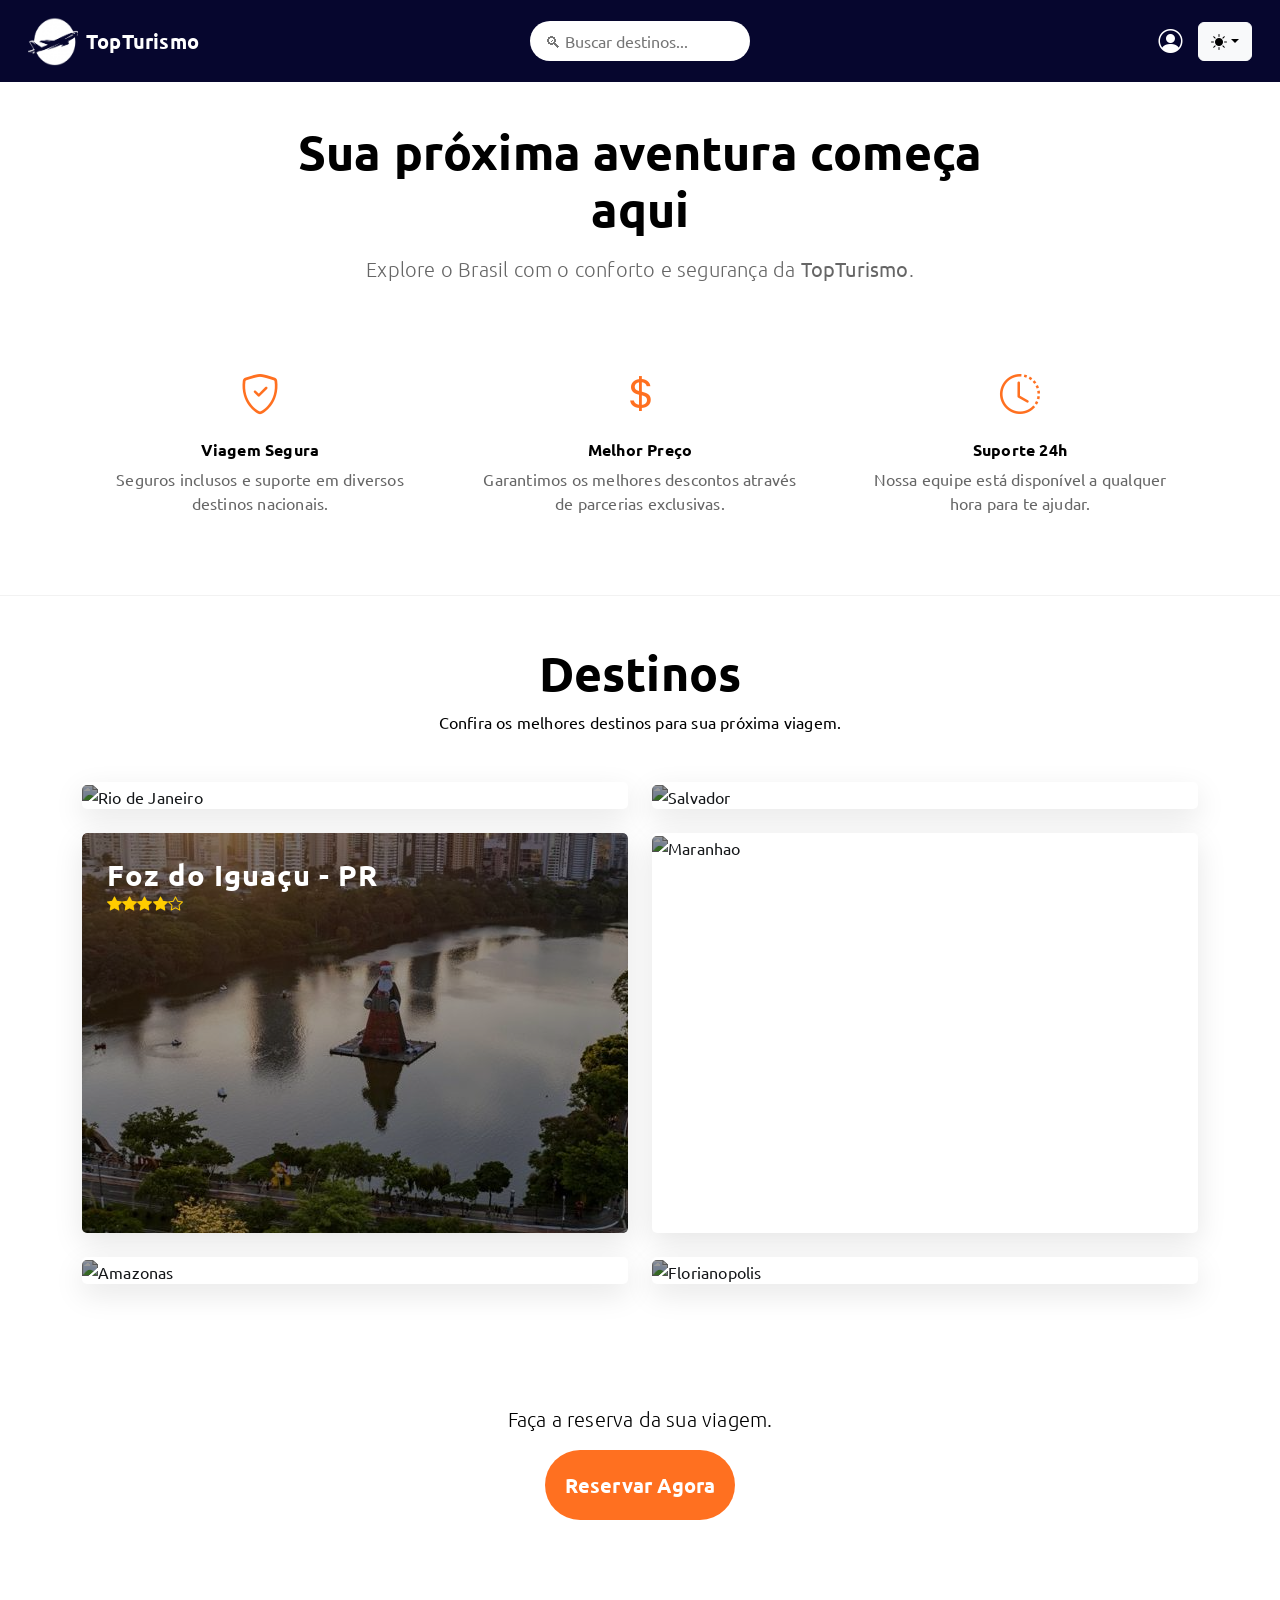
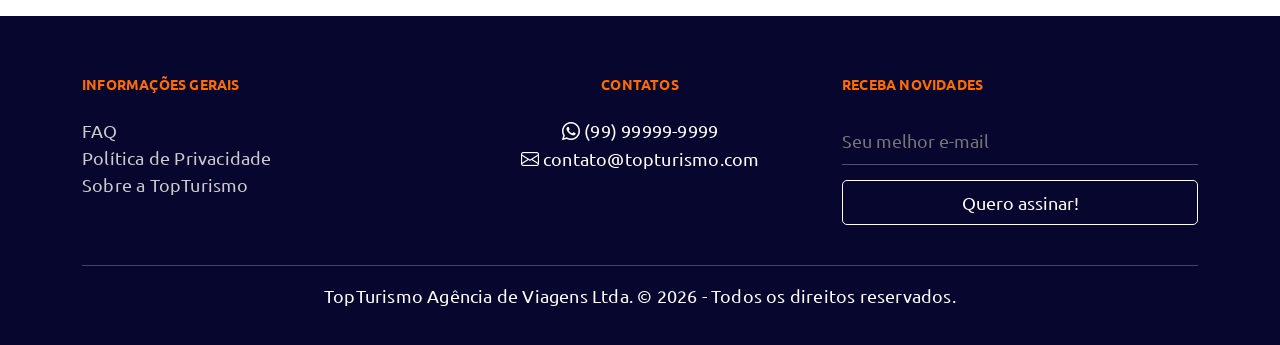
==== index.html @ e907caf6 "alterações pagina principal" ====
<!DOCTYPE html>
<html lang="pt-BR">

<head>
    <meta charset="UTF-8">
    <meta name="viewport" content="width=device-width, initial-scale=1.0">
    <link href="https://cdn.jsdelivr.net/npm/bootstrap@5.3.3/dist/css/bootstrap.min.css" rel="stylesheet">
    <link rel="stylesheet" href="css/style.css">
    <link rel="stylesheet" href="https://cdn.jsdelivr.net/npm/bootstrap-icons@1.11.3/font/bootstrap-icons.min.css">
    <link rel="shortcut icon" href="imagens/logo-favicon.ico" type="image/x-icon">
    <title>TopTurismo - Reserva de Viagens</title>
</head>

<body>
    <header>
        <nav class="navbar fixed-top navbar-expand-lg custom-bg p-3">
            <div class="container-fluid d-flex align-items-center flex-wrap">
                <div class="d-flex align-items-center">
                    <img src="imagens/logo-white.png" width="50" height="50" alt="Logo">
                    <a href="index.html" class="text-a ms-2 logo-texto">TopTurismo</a>
                </div>

                <div class="mx-auto busca-container">
                    <div class="busca-caixa">
                        <input type="text" placeholder="🔍︎ Buscar destinos...">
                    </div>
                </div>

                <div class="d-flex align-items-center ms-auto gap-3">
                    <a href="cadastro.html" class="text-white fs-4 user-icon">
                        <i class="bi bi-person-circle"></i>
                    </a>

                    <div class="dropdown">
                        <button class="btn btn-light dropdown-toggle" type="button" id="temaMenu" data-bs-toggle="dropdown">
                            <i class="bi bi-circle-half"></i> Tema
                        </button>
                        <ul class="dropdown-menu dropdown-menu-end">
                            <li><a class="dropdown-item" onclick="setTheme('light')"><i class="bi bi-sun-fill me-2"></i>Claro</a></li>
                            <li><a class="dropdown-item" onclick="setTheme('dark')"><i class="bi bi-moon-fill me-2"></i>Escuro</a></li>
                        </ul>
                    </div>
                </div>
            </div>
        </nav>
    </header>

    <main>
        <section class="mt-5 p-0"> 
            <div id="myCarousel" class="carousel slide carousel-fade" data-bs-ride="carousel">
                <div class="carousel-indicators">
                    <button type="button" data-bs-target="#myCarousel" data-bs-slide-to="0" class="active"></button>
                    <button type="button" data-bs-target="#myCarousel" data-bs-slide-to="1"></button>
                    <button type="button" data-bs-target="#myCarousel" data-bs-slide-to="2"></button>
                    <button type="button" data-bs-target="#myCarousel" data-bs-slide-to="3"></button>
                    <button type="button" data-bs-target="#myCarousel" data-bs-slide-to="4"></button>
                    <button type="button" data-bs-target="#myCarousel" data-bs-slide-to="5"></button>
                </div>
                <div class="carousel-inner">
                    <div class="carousel-item active">
                        <img src="imagens/rio-de-janeiro.jpg" class="img-opacidade w-100" alt="Rio">
                        <div class="carousel-caption">
                            <h3>Rio de Janeiro</h3>
                        </div>
                    </div>
                    <div class="carousel-item">
                        <img src="imagens/salvador.jpg" class="img-opacidade w-100" alt="Salvador">
                        <div class="carousel-caption">
                            <h3>Salvador</h3>
                        </div>
                    </div>
                    <div class="carousel-item">
                        <img src="imagens/maranhao.jpg" class="img-opacidade w-100" alt="Maranhão">
                        <div class="carousel-caption">
                            <h3>Maranhão</h3>
                        </div>
                    </div>
                    <div class="carousel-item">
                        <img src="imagens/amazonia.jpg" class="img-opacidade w-100" alt="Maranhão">
                        <div class="carousel-caption">
                            <h3>Amazonas</h3>
                        </div>
                    </div>
                    <div class="carousel-item">
                        <img src="imagens/florianopolis.jpg" class="img-opacidade w-100" alt="Maranhão">
                        <div class="carousel-caption">
                            <h3>Santa Catarina</h3>
                        </div>
                    </div>
                    <div class="carousel-item">
                        <img src="imagens/parana.jpg" class="img-opacidade w-100" alt="Maranhão">
                        <div class="carousel-caption">
                            <h3>Paraná</h3>
                        </div>
                    </div>
                </div>
                <button class="carousel-control-prev" type="button" data-bs-target="#myCarousel" data-bs-slide="prev">
                    <span class="carousel-control-prev-icon"></span>
                </button>
                <button class="carousel-control-next" type="button" data-bs-target="#myCarousel" data-bs-slide="next">
                    <span class="carousel-control-next-icon"></span>
                </button>
            </div>
        </section>

        <section class="secao-intro py-5">
            <div class="container text-center">
                <div class="row justify-content-center">
                    <div class="col-md-8 mb-5">
                        <h2 class="display-5 fw-bold secao-intro-h2">Sua próxima aventura começa aqui</h2>
                        <p class="lead mt-3">Explore o Brasil com o conforto e segurança da <strong>TopTurismo</strong>.</p>
                    </div>
                </div>

                <div class="row g-4">
                    <div class="col-md-4">
                        <div class="p-3">
                            <i class="bi bi-shield-check fs-1 text-custom-orange"></i>
                            <h4 class="mt-3">Viagem Segura</h4>
                            <p>Seguros inclusos e suporte em diversos destinos nacionais.</p>
                        </div>
                    </div>
                    <div class="col-md-4">
                        <div class="p-3">
                            <i class="bi bi-currency-dollar fs-1 text-custom-orange"></i>
                            <h4 class="mt-3">Melhor Preço</h4>
                            <p>Garantimos os melhores descontos através de parcerias exclusivas.</p>
                        </div>
                    </div>
                    <div class="col-md-4">
                        <div class="p-3">
                            <i class="bi bi-clock-history fs-1 text-custom-orange"></i>
                            <h4 class="mt-3">Suporte 24h</h4>
                            <p>Nossa equipe está disponível a qualquer hora para te ajudar.</p>
                        </div>
                    </div>
                </div>
            </div>
        </section>

        <section id="destinos" class="py-5">
            <div class="container">
                <h2 class="display-5 fw-bold secao-intro-h2 text-center">Destinos</h2>
                <p class="text-center mb-5">Confira os melhores destinos para sua próxima viagem.</p>

                <div class="row">
                    <div class="col-md-6 mb-4">
                        <div class="card h-100 card-destino-custom">
                            <div class="card-img-container">
                                <img class="card-img-top" src="imagens/rio-de-janeiro.jpg" alt="Rio de Janeiro">
                                
                                <div class="card-info-fixa">
                                    <h5 class="nome-destino-overlay">Rio de Janeiro - RJ</h5>
                                    <div class="avaliacao-estrelas">
                                        <i class="bi bi-star-fill"></i><i class="bi bi-star-fill"></i><i class="bi bi-star-fill"></i><i class="bi bi-star-fill"></i><i class="bi bi-star-half"></i>
                                    </div>
                                </div>

                                <div class="card-overlay">
                                    <div class="overlay-conteudo">
                                        <p class="descricao-destino">
                                            A Cidade Maravilhosa te espera com o Cristo Redentor, praias icônicas como Copacabana e o pôr do sol inesquecível no Arpoador.
                                             <br> Brasília → Rio de Janeiro = 1.163 km.</p>
                                        <a href="reservas.html" class="btn btn-custom">Fazer Reserva</a>
                                    </div>
                                </div>
                            </div>
                        </div>
                    </div>

                    <div class="col-md-6 mb-4">
                        <div class="card h-100 card-destino-custom">
                            <div class="card-img-container">
                                <img class="card-img-top" src="imagens/salvador.jpg" alt="Salvador">
                                
                                <div class="card-info-fixa">
                                    <h5 class="nome-destino-overlay">Salvador -BA</h5>
                                    <div class="avaliacao-estrelas">
                                        <i class="bi bi-star-fill"></i><i class="bi bi-star-fill"></i><i class="bi bi-star-fill"></i><i class="bi bi-star-fill"></i><i class="bi bi-star"></i>
                                    </div>
                                </div>

                                <div class="card-overlay">
                                    <div class="overlay-conteudo">
                                        <p class="descricao-destino">Mergulhe na energia da Bahia: do colorido histórico do Pelourinho à culinária única e as águas mornas da Praia do Forte. <br>
                                             Brasília → Salvador = 1.448 km.</p> 
                                        <a href="reservas.html" class="btn btn-custom">Fazer Reserva</a>
                                    </div>
                                </div>
                            </div>
                        </div>
                    </div>

                    <div class="col-md-6 mb-4">
                        <div class="card h-100 card-destino-custom">
                            <div class="card-img-container">
                                <img class="card-img-top" src="imagens/parana.jpg" alt="Parana">
                                
                                <div class="card-info-fixa">
                                    <h5 class="nome-destino-overlay">Foz do Iguaçu - PR</h5>
                                    <div class="avaliacao-estrelas">
                                        <i class="bi bi-star-fill"></i><i class="bi bi-star-fill"></i><i class="bi bi-star-fill"></i><i class="bi bi-star-fill"></i><i class="bi bi-star"></i>
                                    </div>
                                </div>

                                <div class="card-overlay">
                                    <div class="overlay-conteudo">
                                        <p class="descricao-destino">Prepare-se para a força da natureza nas Cataratas do Iguaçu, uma das sete maravilhas do mundo, em uma experiência de tirar o fôlego. <br> Brasília → Paraná = 1.440 km.</p>
                                        <a href="reservas.html" class="btn btn-custom">Fazer Reserva</a>
                                    </div>
                                </div>
                            </div>
                        </div>
                    </div>

                    <div class="col-md-6 mb-4">
                        <div class="card h-100 card-destino-custom">
                            <div class="card-img-container">
                                <img class="card-img-top" src="imagens/maranhao.jpg" alt="Maranhao">
                                
                                <div class="card-info-fixa">
                                    <h5 class="nome-destino-overlay">Lençois Maranhenses - MA</h5>
                                    <div class="avaliacao-estrelas">
                                        <i class="bi bi-star-fill"></i><i class="bi bi-star-fill"></i><i class="bi bi-star-fill"></i><i class="bi bi-star-fill"></i><i class="bi bi-star"></i>
                                    </div>
                                </div>

                                <div class="card-overlay">
                                    <div class="overlay-conteudo">
                                        <p class="descricao-destino">Um deserto de areias brancas repleto de lagoas cristalinas. Um cenário surreal e exclusivo no coração do Nordeste brasileiro. <br> Brasília → Maranhão = 1.671 km.</p>
                                        <a href="reservas.html" class="btn btn-custom">Fazer Reserva</a>
                                    </div>
                                </div>
                            </div>
                        </div>
                    </div>
                    <div class="col-md-6 mb-4">
                        <div class="card h-100 card-destino-custom">
                            <div class="card-img-container">
                                <img class="card-img-top" src="imagens/amazonia.jpg" alt="Amazonas">
                                
                                <div class="card-info-fixa">
                                    <h5 class="nome-destino-overlay">Manaus - AM</h5>
                                    <div class="avaliacao-estrelas">
                                        <i class="bi bi-star-fill"></i><i class="bi bi-star-fill"></i><i class="bi bi-star-fill"></i><i class="bi bi-star-fill"></i><i class="bi bi-star"></i>
                                    </div>
                                </div>

                                <div class="card-overlay">
                                    <div class="overlay-conteudo">
                                        <p class="descricao-destino">A porta de entrada para a maior floresta tropical do mundo. Conheça o Teatro Amazonas e o encontro mágico das águas. <br> Brasília → Amazonas = 3.490 km.</p>
                                        <a href="reservas.html" class="btn btn-custom">Fazer Reserva</a>
                                    </div>
                                </div>
                            </div>
                        </div>
                    </div>
                    <div class="col-md-6 mb-4">
                        <div class="card h-100 card-destino-custom">
                            <div class="card-img-container">
                                <img class="card-img-top" src="imagens/florianopolis.jpg" alt="Florianopolis">
                                
                                <div class="card-info-fixa">
                                    <h5 class="nome-destino-overlay">Florianópolis - SC</h5>
                                    <div class="avaliacao-estrelas">
                                        <i class="bi bi-star-fill"></i><i class="bi bi-star-fill"></i><i class="bi bi-star-fill"></i><i class="bi bi-star-fill"></i><i class="bi bi-star"></i>
                                    </div>
                                </div>

                                <div class="card-overlay">
                                    <div class="overlay-conteudo">
                                        <p class="descricao-destino">A Ilha da Magia combina infraestrutura moderna com mais de 40 praias paradisíacas, trilhas naturais e o melhor do surfe. <br> Brasília → Florianópolis = 1.681 km.</p>
                                        <a href="reservas.html" class="btn btn-custom">Fazer Reserva</a>
                                    </div>
                                </div>
                            </div>
                        </div>
                    </div>

                    </div>
            </div>
        </section>

        <section class="text-center py-5 mb-5" id="reservar">
            <div class="container">
                <p class="lead">Faça a reserva da sua viagem.</p>
                <a class="btn btn-lg text-white btn-custom" href="reservas.html">Reservar Agora</a>
            </div>
        </section>
    </main>

    <footer class="footer-principal">
        <div class="container">
            <div class="row">
                <div class="col-md-4 mb-4">
                    <h5>Informações Gerais</h5>
                    <ul class="footer-links">
                        <li><a href="#">FAQ</a></li>
                        <li><a href="#">Política de Privacidade</a></li>
                        <li><a href="#">Sobre a TopTurismo</a></li>
                    </ul>
                </div>
                <div class="col-md-4 mb-4 text-center">
                    <h5>Contatos</h5>
                    <div class="footer-contato-item"><i class="bi bi-whatsapp"></i> (99) 99999-9999</div>
                    <div class="footer-contato-item"><i class="bi bi-envelope"></i> contato@topturismo.com</div>
                </div>
                <div class="col-md-4 mb-4">
                    <h5>Receba Novidades</h5>
                    <div class="newsletter-form">
                        <input type="email" placeholder="Seu melhor e-mail" class="footer-input">
                        <button class="footer-btn">Quero assinar!</button>
                    </div>
                </div>
            </div>
            <hr class="footer-divisor">
            <div class="text-center footer-bottom">
                <p>TopTurismo Agência de Viagens Ltda. &copy; 2026 - Todos os direitos reservados.</p>
            </div>
        </div>
    </footer>

    <script src="https://cdn.jsdelivr.net/npm/bootstrap@5.3.3/dist/js/bootstrap.bundle.min.js"></script>
    <script src="js/script.js"></script>
</body>
</html>
---- css/style.css ----
@import url('https://fonts.googleapis.com/css2?family=Ubuntu:wght@300;400;500;700&display=swap');

:root {
  --bg: #ffffff;
  --text: #000000;
  --primary: #070F1F;
  --primary-hover: #06062e;
  --card-bg: #ffffff;
  --btn-bg: #FF6B00;
  --btn-hover: var(--primary-hover);
  --bg-mobile: #fff;
  --border: #000000;
}

.dark-mode {
  --bg: #000000;
  --text: #f5f5f5;
  --primary: #070F1F;
  --primary-hover: #06062e;
  --card-bg: #1A1F2C;
  --btn-bg: #FF6B00;
  --btn-hover: var(--primary-hover);
  --bg-mobile: #070F1F;
  --border: #fff;
}

body {
  background-color: var(--bg);
  color: var(--text);
  font-family: 'Ubuntu', sans-serif;
  margin: 0;
  letter-spacing: 0.2px;
}

.navbar,
.custom-bg {
  background-color: var(--primary-hover) !important;
}

.busca-container {
  position: absolute;
  left: 50%;
  transform: translateX(-50%);
}

.text-a {
  color: #fff;
  text-decoration: none;
  font-size: 20px;
  font-weight: 600;
  font-family: 'Ubuntu', sans-serif;
}

.logo-texto{
  color: #fff;
}

.logo-texto:hover{
  color: #fff;
}

.busca-caixa input {
  padding: 8px 15px;
  border-radius: 20px;
  border: none;
  outline: none;
  width: 220px;
  transition: 0.3s;
}

.busca-caixa input:focus {
  width: 260px;
}

.user-icon {
  transition: 0.3s;
  display: flex;
  align-items: center;
  text-decoration: none;
}

.user-icon:hover {
  color: var(--btn-bg) !important;
  transform: scale(1.1);
}

.dropdown-menu {
  background-color: var(--primary);
  color: var(--text);
  border-color: var(--primary);
}

.dropdown-item {
  color: white;
}

.dropdown-item:hover,
.dropdown-menu:hover {
  color: var(--btn-bg);
}

.img-opacidade {
  filter: brightness(60%);
}

.carousel-item img {
  transition: transform 3s;
}

.carousel-item.active img {
  transform: scale(1.1);
}

.carousel-caption {
  top: 50%;
  bottom: auto;
  transform: translateY(-50%);
  text-align: center;
  padding: 0 10px;
}

.carousel-caption h3 {
  font-size: clamp(2rem, 10vw, 5rem);
  letter-spacing: 1px;
  text-shadow: 2px 2px 10px rgba(0, 0, 0, 0.7);
  margin: 0;
}

.btn-custom {
  background-color: #ff7020;
  border-radius: 40px;
  padding: 20px;
  transition: 0.3s;
  border: none;
  color: white;
  font-weight: bold;
}

.btn-custom:hover {
  background-color: var(--btn-hover);
  color: white;
}
.secao-intro {
  background-color: var(--bg);
  border-bottom: 1px solid rgba(0, 0, 0, 0.05);
}

.text-custom-orange {
  color: #ff7020;
}

.secao-intro-h2,
.secao-intro h4 {
  color: var(--text);
}

.secao-intro h4 {
  font-weight: 700;
  font-size: 1rem;
}

.secao-intro p {
  color: #666;
}

.dark-mode .secao-intro p {
  color: #bbb;
}

.card-destino-custom {
  border: none !important;
  border-radius: 5px !important;
  overflow: hidden;
  position: relative;
  box-shadow: 0 10px 30px rgba(0, 0, 0, 0.1);
  background-color: var(--card-bg);
}

.card-img-container {
  position: relative;
  width: 100%;
  overflow: hidden;
 
}

.card-img-top {
  width: 100%;
  height: 400px;
  object-fit: cover;
   filter: brightness(60%);
}

.card-info-fixa {
  position: absolute;
  top: 0;
  left: 0;
  width: 100%;
  padding: 25px;
  z-index: 2;
}

.nome-destino-overlay {
  color: #ffffff !important;
  font-weight: 700;
  font-size: clamp(1.2rem, 4vw, 1.8rem); 
  margin: 0;
  letter-spacing: 1px;
}

.avaliacao-estrelas {
  color: #ffcc00;
  font-size: 15px;
}

.card-overlay {
  position: absolute;
  top: 0;
  left: 0;
  width: 100%;
  height: 100%;
  background: rgba(0, 0, 0, 0.89);
  display: flex;
  justify-content: center;
  align-items: center;
  opacity: 0;
  transition: opacity 0.3s;
  z-index: 3;
  padding: 30px;
}

.card-img-container:hover .card-overlay {
  opacity: 1;
}

.overlay-conteudo {
  text-align: center;
  transform: translateY(20px);
  transition: transform 0.4s ease;
}

.descricao-destino {
  color: #ffffff;
  font-size: 1.1rem;
  margin-bottom: 25px;
  line-height: 1.5;
}

a {
  color: var(--text);
  text-decoration: none;
}

a:hover {
  color: #0e0d57;
}

.form-label {
  color: #ff7020;
  text-transform: uppercase;
  font-weight: bold;
}

.form-control,
.form-select {
  background-color: var(--bg);
  border-radius: 20px;
  padding: 15px;
}

.form-control:focus,
.form-select:focus {
  border-color: var(--btn-bg);
}

.btn-voltar:hover{
  color: var(--btn-bg);
}

#reservaForm {
  background-color: var(--card-bg);
  padding: 20px;
  margin-top: 100px;
  margin-bottom: 30px;
  border-radius: 10px;
}

.dark-mode .form-control,
.dark-mode .form-select {
  background-color: var(--primary);
  color: var(--text);
}

.form-control::placeholder {
color: #000000;
opacity: 0.7;
}

.dark-mode .form-control::placeholder {
color: #ffffff;
opacity: 0.7;
}

#resultado {
  background-color: var(--bg-mobile);
  margin: 0 20px;
  border-radius: 10px;
  padding: 10px;
  color: var(--text);
}

#erro{
  color: rgb(236, 81, 81);
  padding: 10px;
  border-radius: 10px;
}

.pagina-reservas {
  background-color: rgba(189, 189, 189, 0.514);
}

.dark-mode.pagina-reservas {
  background-color: #050505;
}

.footer-principal {
  background-color: var(--primary-hover);
  color: #ffffff;
  padding: 60px 0 20px 0;
  font-size: 18px;
}

.footer-principal h5 {
  font-size: 0.85rem;
  font-weight: 700;
  text-transform: uppercase;
  color: var(--btn-bg);
  margin-bottom: 25px;
}

.footer-links {
  list-style: none;
  padding: 0;
}

.footer-links a {
  color: #ccc !important;
  transition: 0.3s;
}

.footer-links a:hover {
  color: #fff !important;
  padding-left: 5px;
}

.footer-input {
  background: transparent;
  border: none;
  border-bottom: 1px solid rgba(255, 255, 255, 0.3);
  color: #fff;
  width: 100%;
  padding: 10px 0;
  margin-bottom: 15px;
  outline: none;
}

.footer-input:focus {
  border-bottom-color: var(--btn-bg);
}

.footer-btn {
  background: transparent;
  border: 1px solid #fff;
  color: #fff;
  padding: 8px 20px;
  border-radius: 5px;
  width: 100%;
  transition: 0.3s;
}

.footer-btn:hover {
  background: #fff;
  color: var(--primary-hover);
}

/* Mobile */
@media (max-width: 768px) {
  .img-opacidade {
    height: 400px;
    object-fit: cover;
  }

  .carousel-item img {
    height: 300px;
    object-fit: cover;
  }

  .logo-texto {
    display: none;
  }

  .busca-caixa input,
  .busca-caixa input:focus {
    width: 100px;
  }

  nav {
    background-color: var(--primary);
    padding: 1px;
  }

  .card-img-top {
    height: 300px;
  }

  #reservaForm{
    margin: 10px;
  }

  .form-info{
    margin-top: 60px;
  }
}
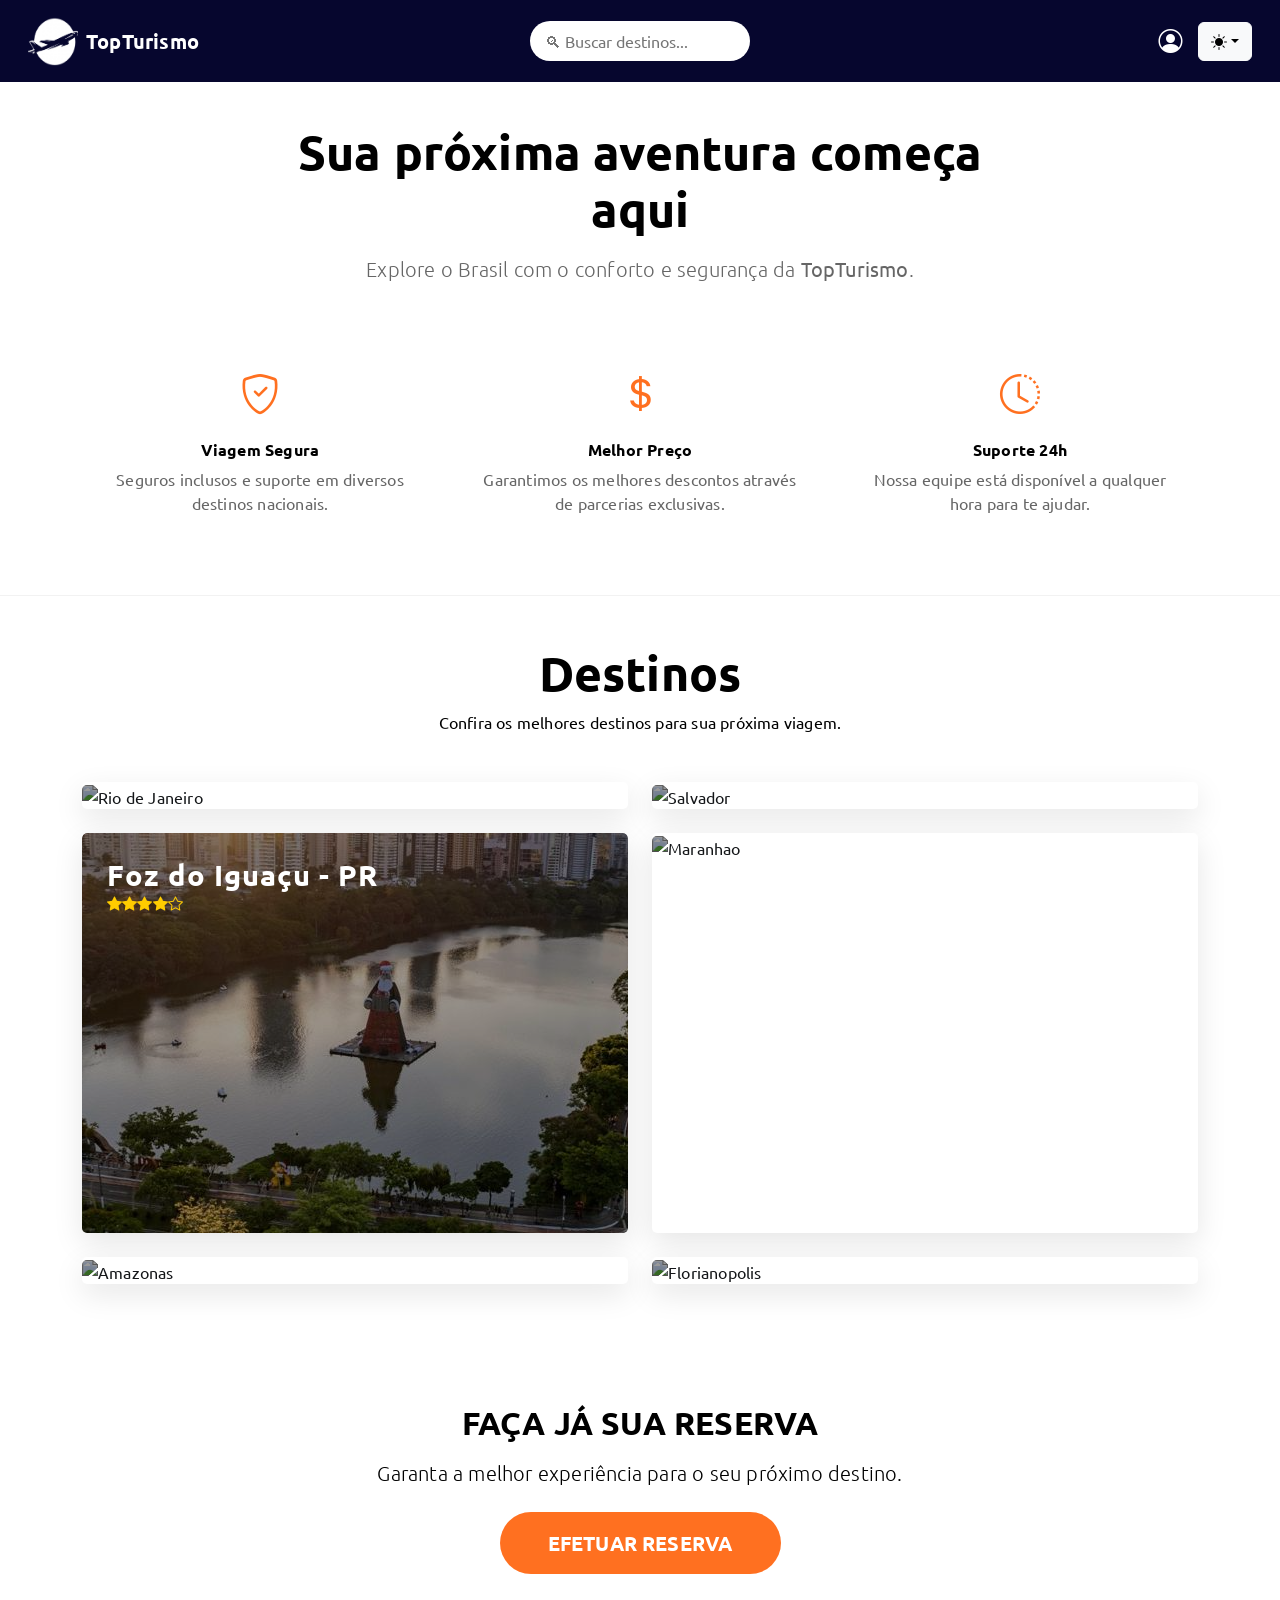
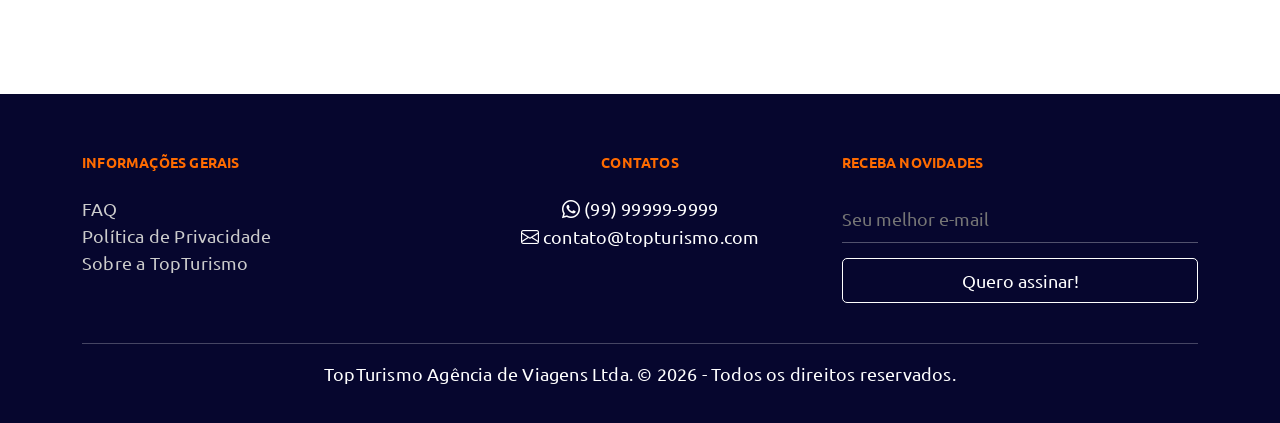
==== commit 063e20af: "Update index.html" ====
--- a/index.html
+++ b/index.html
@@ -32,12 +32,15 @@
                     </a>
 
                     <div class="dropdown">
-                        <button class="btn btn-light dropdown-toggle" type="button" id="temaMenu" data-bs-toggle="dropdown">
+                        <button class="btn btn-light dropdown-toggle" type="button" id="temaMenu"
+                            data-bs-toggle="dropdown">
                             <i class="bi bi-circle-half"></i> Tema
                         </button>
                         <ul class="dropdown-menu dropdown-menu-end">
-                            <li><a class="dropdown-item" onclick="setTheme('light')"><i class="bi bi-sun-fill me-2"></i>Claro</a></li>
-                            <li><a class="dropdown-item" onclick="setTheme('dark')"><i class="bi bi-moon-fill me-2"></i>Escuro</a></li>
+                            <li><a class="dropdown-item" onclick="setTheme('light')"><i
+                                        class="bi bi-sun-fill me-2"></i>Claro</a></li>
+                            <li><a class="dropdown-item" onclick="setTheme('dark')"><i
+                                        class="bi bi-moon-fill me-2"></i>Escuro</a></li>
                         </ul>
                     </div>
                 </div>
@@ -46,7 +49,7 @@
     </header>
 
     <main>
-        <section class="mt-5 p-0"> 
+        <section class="mt-5 p-0"> <!-- Carrossel -->
             <div id="myCarousel" class="carousel slide carousel-fade" data-bs-ride="carousel">
                 <div class="carousel-indicators">
                     <button type="button" data-bs-target="#myCarousel" data-bs-slide-to="0" class="active"></button>
@@ -103,12 +106,13 @@
             </div>
         </section>
 
-        <section class="secao-intro py-5">
+        <section class="secao-intro py-5"> <!-- Seção introdutoria -->
             <div class="container text-center">
                 <div class="row justify-content-center">
                     <div class="col-md-8 mb-5">
                         <h2 class="display-5 fw-bold secao-intro-h2">Sua próxima aventura começa aqui</h2>
-                        <p class="lead mt-3">Explore o Brasil com o conforto e segurança da <strong>TopTurismo</strong>.</p>
+                        <p class="lead mt-3">Explore o Brasil com o conforto e segurança da <strong>TopTurismo</strong>.
+                        </p>
                     </div>
                 </div>
 
@@ -138,7 +142,7 @@
             </div>
         </section>
 
-        <section id="destinos" class="py-5">
+        <section id="destinos" class="py-5"> <!-- Destinos -->
             <div class="container">
                 <h2 class="display-5 fw-bold secao-intro-h2 text-center">Destinos</h2>
                 <p class="text-center mb-5">Confira os melhores destinos para sua próxima viagem.</p>
@@ -148,19 +152,23 @@
                         <div class="card h-100 card-destino-custom">
                             <div class="card-img-container">
                                 <img class="card-img-top" src="imagens/rio-de-janeiro.jpg" alt="Rio de Janeiro">
-                                
+
                                 <div class="card-info-fixa">
                                     <h5 class="nome-destino-overlay">Rio de Janeiro - RJ</h5>
                                     <div class="avaliacao-estrelas">
-                                        <i class="bi bi-star-fill"></i><i class="bi bi-star-fill"></i><i class="bi bi-star-fill"></i><i class="bi bi-star-fill"></i><i class="bi bi-star-half"></i>
+                                        <i class="bi bi-star-fill"></i><i class="bi bi-star-fill"></i><i
+                                            class="bi bi-star-fill"></i><i class="bi bi-star-fill"></i><i
+                                            class="bi bi-star-half"></i>
                                     </div>
                                 </div>
 
                                 <div class="card-overlay">
                                     <div class="overlay-conteudo">
                                         <p class="descricao-destino">
-                                            A Cidade Maravilhosa te espera com o Cristo Redentor, praias icônicas como Copacabana e o pôr do sol inesquecível no Arpoador.
-                                             <br> Brasília → Rio de Janeiro = 1.163 km.</p>
+                                            A Cidade Maravilhosa te espera com o Cristo Redentor, praias icônicas como
+                                            Copacabana e o pôr do sol inesquecível no Arpoador.
+                                            <br> Brasília → Rio de Janeiro = 1.163 km.
+                                        </p>
                                         <a href="reservas.html" class="btn btn-custom">Fazer Reserva</a>
                                     </div>
                                 </div>
@@ -172,18 +180,21 @@
                         <div class="card h-100 card-destino-custom">
                             <div class="card-img-container">
                                 <img class="card-img-top" src="imagens/salvador.jpg" alt="Salvador">
-                                
+
                                 <div class="card-info-fixa">
                                     <h5 class="nome-destino-overlay">Salvador -BA</h5>
                                     <div class="avaliacao-estrelas">
-                                        <i class="bi bi-star-fill"></i><i class="bi bi-star-fill"></i><i class="bi bi-star-fill"></i><i class="bi bi-star-fill"></i><i class="bi bi-star"></i>
-                                    </div>
-                                </div>
-
-                                <div class="card-overlay">
-                                    <div class="overlay-conteudo">
-                                        <p class="descricao-destino">Mergulhe na energia da Bahia: do colorido histórico do Pelourinho à culinária única e as águas mornas da Praia do Forte. <br>
-                                             Brasília → Salvador = 1.448 km.</p> 
+                                        <i class="bi bi-star-fill"></i><i class="bi bi-star-fill"></i><i
+                                            class="bi bi-star-fill"></i><i class="bi bi-star-fill"></i><i
+                                            class="bi bi-star"></i>
+                                    </div>
+                                </div>
+
+                                <div class="card-overlay">
+                                    <div class="overlay-conteudo">
+                                        <p class="descricao-destino">Mergulhe na energia da Bahia: do colorido histórico
+                                            do Pelourinho à culinária única e as águas mornas da Praia do Forte. <br>
+                                            Brasília → Salvador = 1.448 km.</p>
                                         <a href="reservas.html" class="btn btn-custom">Fazer Reserva</a>
                                     </div>
                                 </div>
@@ -195,17 +206,21 @@
                         <div class="card h-100 card-destino-custom">
                             <div class="card-img-container">
                                 <img class="card-img-top" src="imagens/parana.jpg" alt="Parana">
-                                
+
                                 <div class="card-info-fixa">
                                     <h5 class="nome-destino-overlay">Foz do Iguaçu - PR</h5>
                                     <div class="avaliacao-estrelas">
-                                        <i class="bi bi-star-fill"></i><i class="bi bi-star-fill"></i><i class="bi bi-star-fill"></i><i class="bi bi-star-fill"></i><i class="bi bi-star"></i>
-                                    </div>
-                                </div>
-
-                                <div class="card-overlay">
-                                    <div class="overlay-conteudo">
-                                        <p class="descricao-destino">Prepare-se para a força da natureza nas Cataratas do Iguaçu, uma das sete maravilhas do mundo, em uma experiência de tirar o fôlego. <br> Brasília → Paraná = 1.440 km.</p>
+                                        <i class="bi bi-star-fill"></i><i class="bi bi-star-fill"></i><i
+                                            class="bi bi-star-fill"></i><i class="bi bi-star-fill"></i><i
+                                            class="bi bi-star"></i>
+                                    </div>
+                                </div>
+
+                                <div class="card-overlay">
+                                    <div class="overlay-conteudo">
+                                        <p class="descricao-destino">Prepare-se para a força da natureza nas Cataratas
+                                            do Iguaçu, uma das sete maravilhas do mundo, em uma experiência de tirar o
+                                            fôlego. <br> Brasília → Paraná = 1.440 km.</p>
                                         <a href="reservas.html" class="btn btn-custom">Fazer Reserva</a>
                                     </div>
                                 </div>
@@ -217,17 +232,21 @@
                         <div class="card h-100 card-destino-custom">
                             <div class="card-img-container">
                                 <img class="card-img-top" src="imagens/maranhao.jpg" alt="Maranhao">
-                                
+
                                 <div class="card-info-fixa">
                                     <h5 class="nome-destino-overlay">Lençois Maranhenses - MA</h5>
                                     <div class="avaliacao-estrelas">
-                                        <i class="bi bi-star-fill"></i><i class="bi bi-star-fill"></i><i class="bi bi-star-fill"></i><i class="bi bi-star-fill"></i><i class="bi bi-star"></i>
-                                    </div>
-                                </div>
-
-                                <div class="card-overlay">
-                                    <div class="overlay-conteudo">
-                                        <p class="descricao-destino">Um deserto de areias brancas repleto de lagoas cristalinas. Um cenário surreal e exclusivo no coração do Nordeste brasileiro. <br> Brasília → Maranhão = 1.671 km.</p>
+                                        <i class="bi bi-star-fill"></i><i class="bi bi-star-fill"></i><i
+                                            class="bi bi-star-fill"></i><i class="bi bi-star-fill"></i><i
+                                            class="bi bi-star"></i>
+                                    </div>
+                                </div>
+
+                                <div class="card-overlay">
+                                    <div class="overlay-conteudo">
+                                        <p class="descricao-destino">Um deserto de areias brancas repleto de lagoas
+                                            cristalinas. Um cenário surreal e exclusivo no coração do Nordeste
+                                            brasileiro. <br> Brasília → Maranhão = 1.671 km.</p>
                                         <a href="reservas.html" class="btn btn-custom">Fazer Reserva</a>
                                     </div>
                                 </div>
@@ -238,17 +257,21 @@
                         <div class="card h-100 card-destino-custom">
                             <div class="card-img-container">
                                 <img class="card-img-top" src="imagens/amazonia.jpg" alt="Amazonas">
-                                
+
                                 <div class="card-info-fixa">
                                     <h5 class="nome-destino-overlay">Manaus - AM</h5>
                                     <div class="avaliacao-estrelas">
-                                        <i class="bi bi-star-fill"></i><i class="bi bi-star-fill"></i><i class="bi bi-star-fill"></i><i class="bi bi-star-fill"></i><i class="bi bi-star"></i>
-                                    </div>
-                                </div>
-
-                                <div class="card-overlay">
-                                    <div class="overlay-conteudo">
-                                        <p class="descricao-destino">A porta de entrada para a maior floresta tropical do mundo. Conheça o Teatro Amazonas e o encontro mágico das águas. <br> Brasília → Amazonas = 3.490 km.</p>
+                                        <i class="bi bi-star-fill"></i><i class="bi bi-star-fill"></i><i
+                                            class="bi bi-star-fill"></i><i class="bi bi-star-fill"></i><i
+                                            class="bi bi-star"></i>
+                                    </div>
+                                </div>
+
+                                <div class="card-overlay">
+                                    <div class="overlay-conteudo">
+                                        <p class="descricao-destino">A porta de entrada para a maior floresta tropical
+                                            do mundo. Conheça o Teatro Amazonas e o encontro mágico das águas. <br>
+                                            Brasília → Amazonas = 3.490 km.</p>
                                         <a href="reservas.html" class="btn btn-custom">Fazer Reserva</a>
                                     </div>
                                 </div>
@@ -259,32 +282,44 @@
                         <div class="card h-100 card-destino-custom">
                             <div class="card-img-container">
                                 <img class="card-img-top" src="imagens/florianopolis.jpg" alt="Florianopolis">
-                                
+
                                 <div class="card-info-fixa">
                                     <h5 class="nome-destino-overlay">Florianópolis - SC</h5>
                                     <div class="avaliacao-estrelas">
-                                        <i class="bi bi-star-fill"></i><i class="bi bi-star-fill"></i><i class="bi bi-star-fill"></i><i class="bi bi-star-fill"></i><i class="bi bi-star"></i>
-                                    </div>
-                                </div>
-
-                                <div class="card-overlay">
-                                    <div class="overlay-conteudo">
-                                        <p class="descricao-destino">A Ilha da Magia combina infraestrutura moderna com mais de 40 praias paradisíacas, trilhas naturais e o melhor do surfe. <br> Brasília → Florianópolis = 1.681 km.</p>
-                                        <a href="reservas.html" class="btn btn-custom">Fazer Reserva</a>
-                                    </div>
-                                </div>
-                            </div>
-                        </div>
-                    </div>
-
-                    </div>
+                                        <i class="bi bi-star-fill"></i><i class="bi bi-star-fill"></i><i
+                                            class="bi bi-star-fill"></i><i class="bi bi-star-fill"></i><i
+                                            class="bi bi-star"></i>
+                                    </div>
+                                </div>
+
+                                <div class="card-overlay">
+                                    <div class="overlay-conteudo">
+                                        <p class="descricao-destino">A Ilha da Magia combina infraestrutura moderna com
+                                            mais de 40 praias paradisíacas, trilhas naturais e o melhor do surfe. <br>
+                                            Brasília → Florianópolis = 1.681 km.</p>
+                                        <a href="reservas.html" class="btn btn-custom">Fazer Reserva</a>
+                                    </div>
+                                </div>
+                            </div>
+                        </div>
+                    </div>
+
+                </div>
             </div>
         </section>
 
         <section class="text-center py-5 mb-5" id="reservar">
             <div class="container">
-                <p class="lead">Faça a reserva da sua viagem.</p>
-                <a class="btn btn-lg text-white btn-custom" href="reservas.html">Reservar Agora</a>
+                <div class="row justify-content-center">
+                    <div class="col-md-8">
+                        <h2 class="fw-bold mb-3">FAÇA JÁ SUA RESERVA</h2>
+                        <p class="lead mb-4">Garanta a melhor experiência para o seu próximo destino.</p>
+
+                        <a class="btn btn-lg text-white btn-custom px-5 py-3 mb-4" href="reservas.html">
+                            EFETUAR RESERVA
+                        </a>
+                    </div>
+                </div>
             </div>
         </section>
     </main>
@@ -323,4 +358,5 @@
     <script src="https://cdn.jsdelivr.net/npm/bootstrap@5.3.3/dist/js/bootstrap.bundle.min.js"></script>
     <script src="js/script.js"></script>
 </body>
+
 </html>
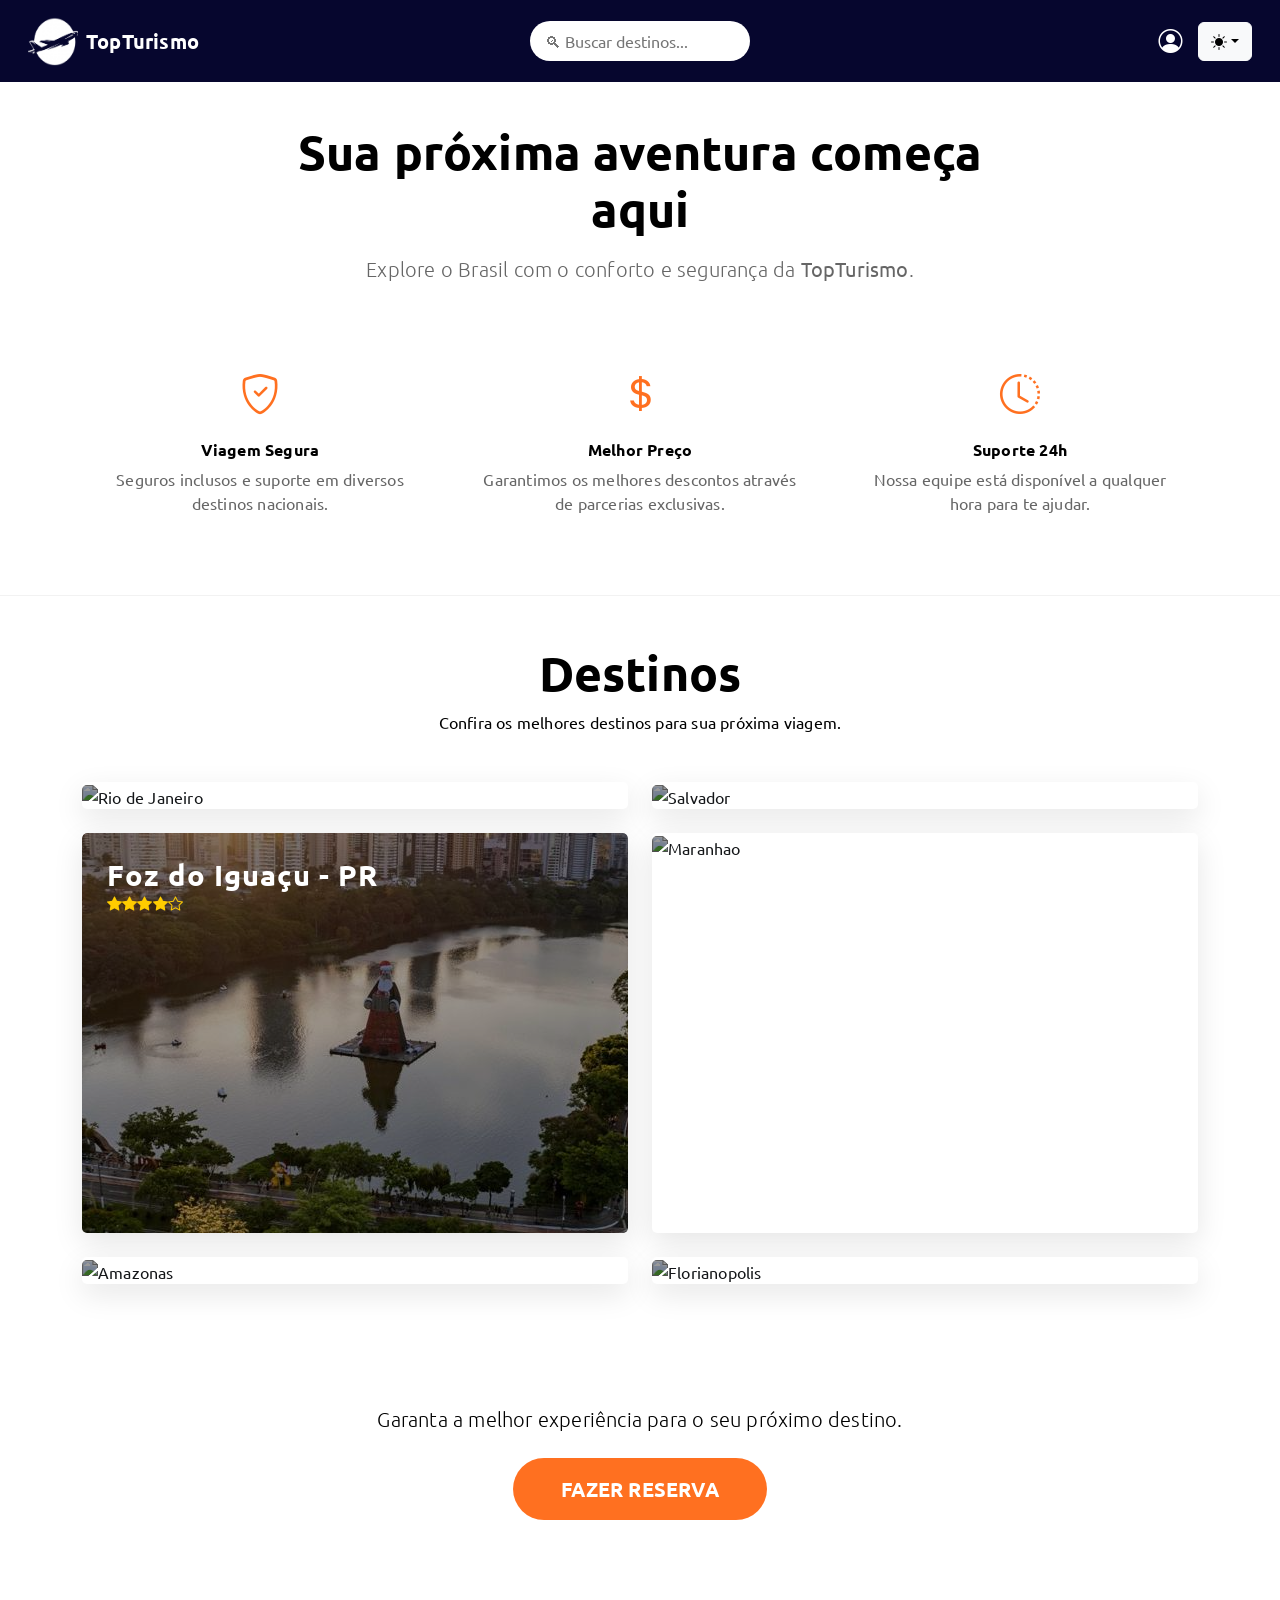
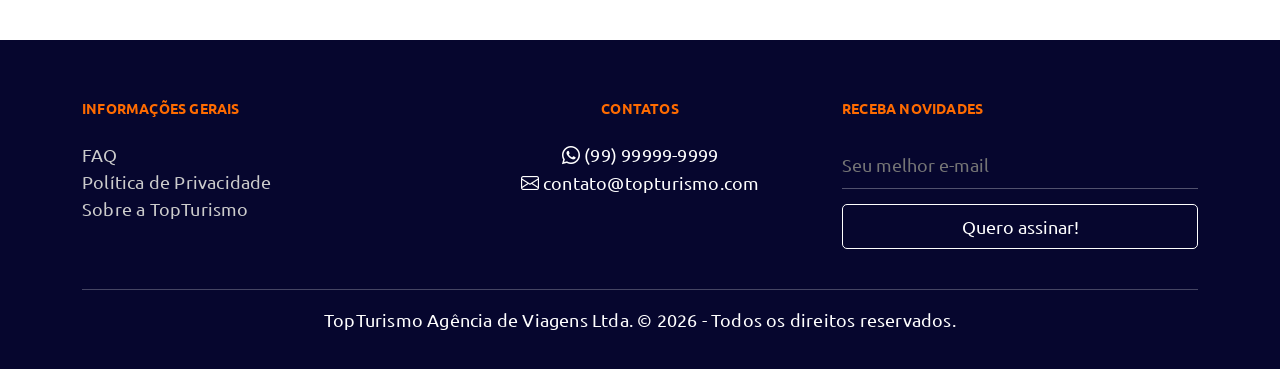
==== commit 1917eae4: "ajustes no css" ====
--- a/index.html
+++ b/index.html
@@ -169,7 +169,7 @@
                                             Copacabana e o pôr do sol inesquecível no Arpoador.
                                             <br> Brasília → Rio de Janeiro = 1.163 km.
                                         </p>
-                                        <a href="reservas.html" class="btn btn-custom">Fazer Reserva</a>
+                                        <a href="reservas.html" class="btn btn-custom">Reservar</a>
                                     </div>
                                 </div>
                             </div>
@@ -195,7 +195,7 @@
                                         <p class="descricao-destino">Mergulhe na energia da Bahia: do colorido histórico
                                             do Pelourinho à culinária única e as águas mornas da Praia do Forte. <br>
                                             Brasília → Salvador = 1.448 km.</p>
-                                        <a href="reservas.html" class="btn btn-custom">Fazer Reserva</a>
+                                        <a href="reservas.html" class="btn btn-custom">Reservar</a>
                                     </div>
                                 </div>
                             </div>
@@ -221,7 +221,7 @@
                                         <p class="descricao-destino">Prepare-se para a força da natureza nas Cataratas
                                             do Iguaçu, uma das sete maravilhas do mundo, em uma experiência de tirar o
                                             fôlego. <br> Brasília → Paraná = 1.440 km.</p>
-                                        <a href="reservas.html" class="btn btn-custom">Fazer Reserva</a>
+                                        <a href="reservas.html" class="btn btn-custom">Reservar</a>
                                     </div>
                                 </div>
                             </div>
@@ -247,7 +247,7 @@
                                         <p class="descricao-destino">Um deserto de areias brancas repleto de lagoas
                                             cristalinas. Um cenário surreal e exclusivo no coração do Nordeste
                                             brasileiro. <br> Brasília → Maranhão = 1.671 km.</p>
-                                        <a href="reservas.html" class="btn btn-custom">Fazer Reserva</a>
+                                        <a href="reservas.html" class="btn btn-custom">Reservar</a>
                                     </div>
                                 </div>
                             </div>
@@ -272,7 +272,7 @@
                                         <p class="descricao-destino">A porta de entrada para a maior floresta tropical
                                             do mundo. Conheça o Teatro Amazonas e o encontro mágico das águas. <br>
                                             Brasília → Amazonas = 3.490 km.</p>
-                                        <a href="reservas.html" class="btn btn-custom">Fazer Reserva</a>
+                                        <a href="reservas.html" class="btn btn-custom">Reservar</a>
                                     </div>
                                 </div>
                             </div>
@@ -297,7 +297,7 @@
                                         <p class="descricao-destino">A Ilha da Magia combina infraestrutura moderna com
                                             mais de 40 praias paradisíacas, trilhas naturais e o melhor do surfe. <br>
                                             Brasília → Florianópolis = 1.681 km.</p>
-                                        <a href="reservas.html" class="btn btn-custom">Fazer Reserva</a>
+                                        <a href="reservas.html" class="btn btn-custom">Reservar</a>
                                     </div>
                                 </div>
                             </div>
@@ -312,11 +312,10 @@
             <div class="container">
                 <div class="row justify-content-center">
                     <div class="col-md-8">
-                        <h2 class="fw-bold mb-3">FAÇA JÁ SUA RESERVA</h2>
                         <p class="lead mb-4">Garanta a melhor experiência para o seu próximo destino.</p>
 
                         <a class="btn btn-lg text-white btn-custom px-5 py-3 mb-4" href="reservas.html">
-                            EFETUAR RESERVA
+                            FAZER RESERVA
                         </a>
                     </div>
                 </div>
--- a/css/style.css
+++ b/css/style.css
@@ -104,11 +104,7 @@
 }
 
 .carousel-item img {
-  transition: transform 3s;
-}
-
-.carousel-item.active img {
-  transform: scale(1.1);
+  transition: transform 1s;
 }
 
 .carousel-caption {
@@ -165,6 +161,10 @@
 
 .dark-mode .secao-intro p {
   color: #bbb;
+}
+
+#destinos a{
+  text-transform: uppercase;
 }
 
 .card-destino-custom {
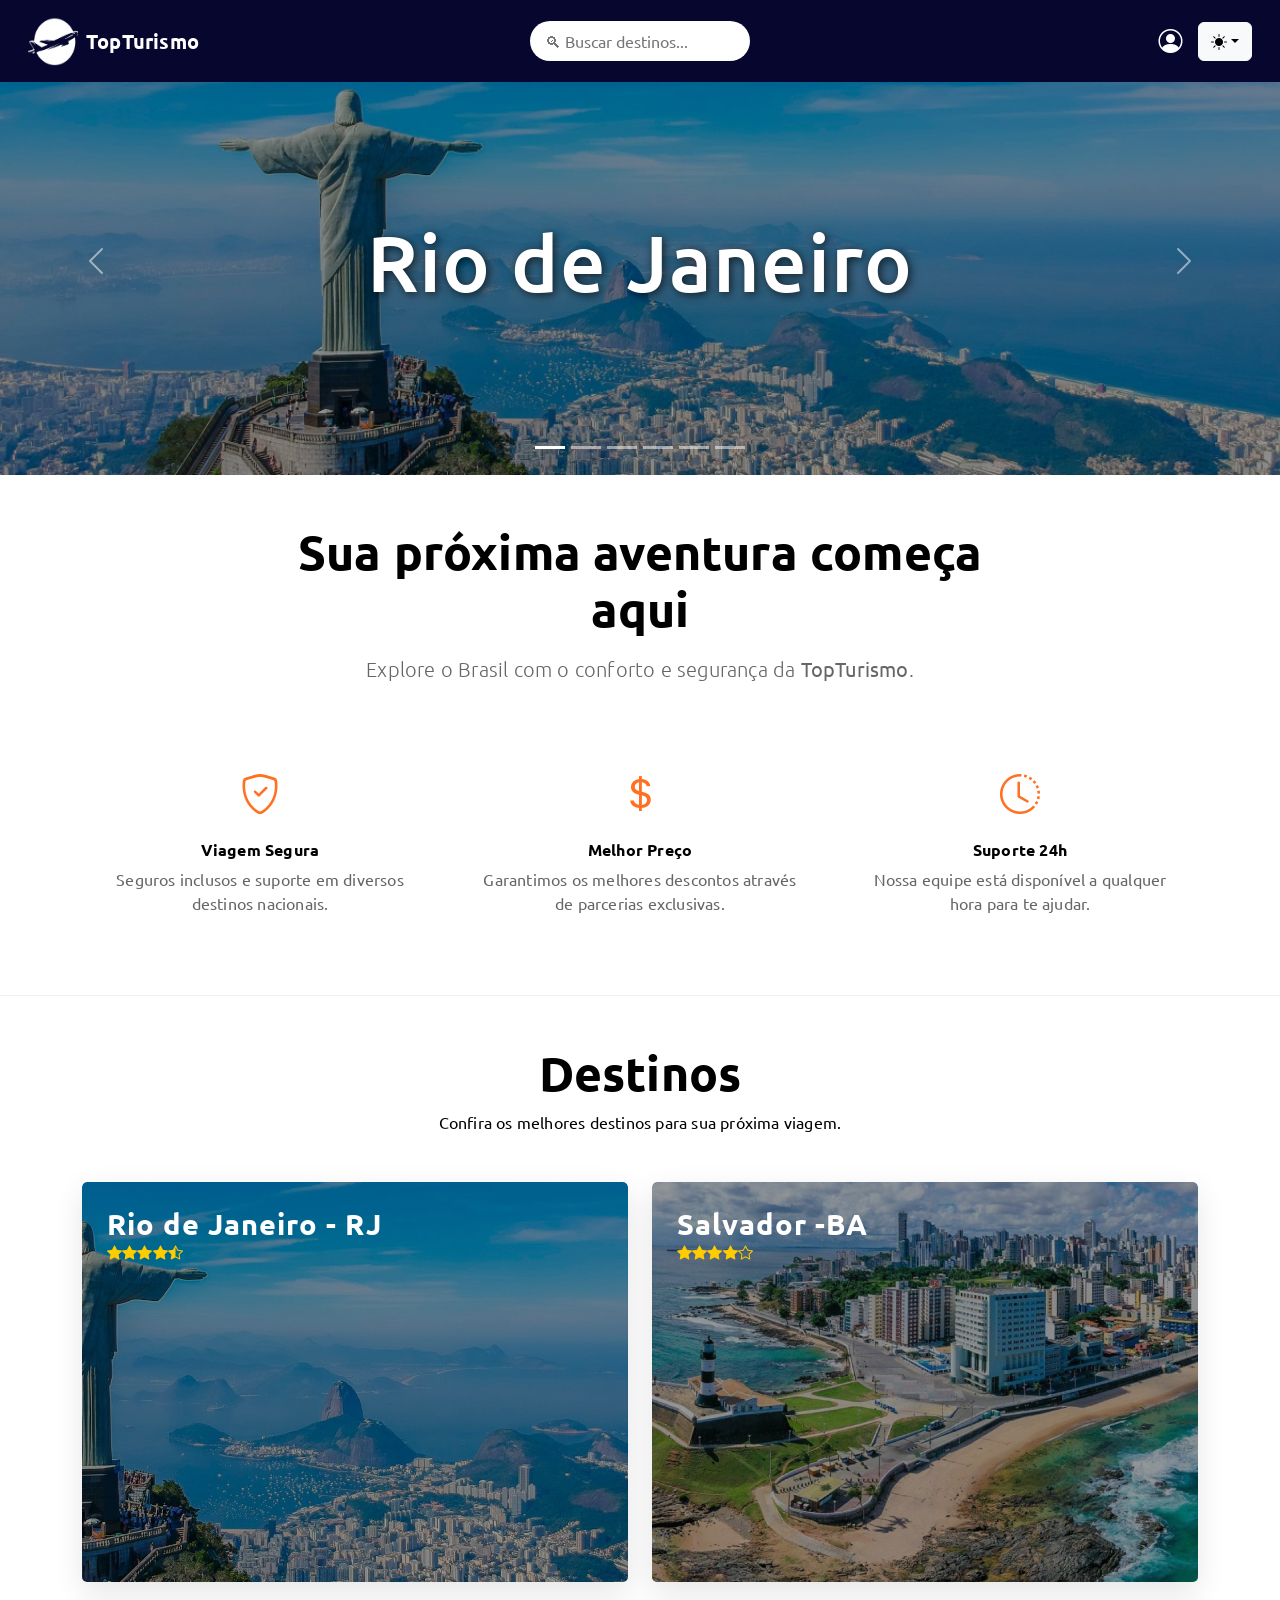
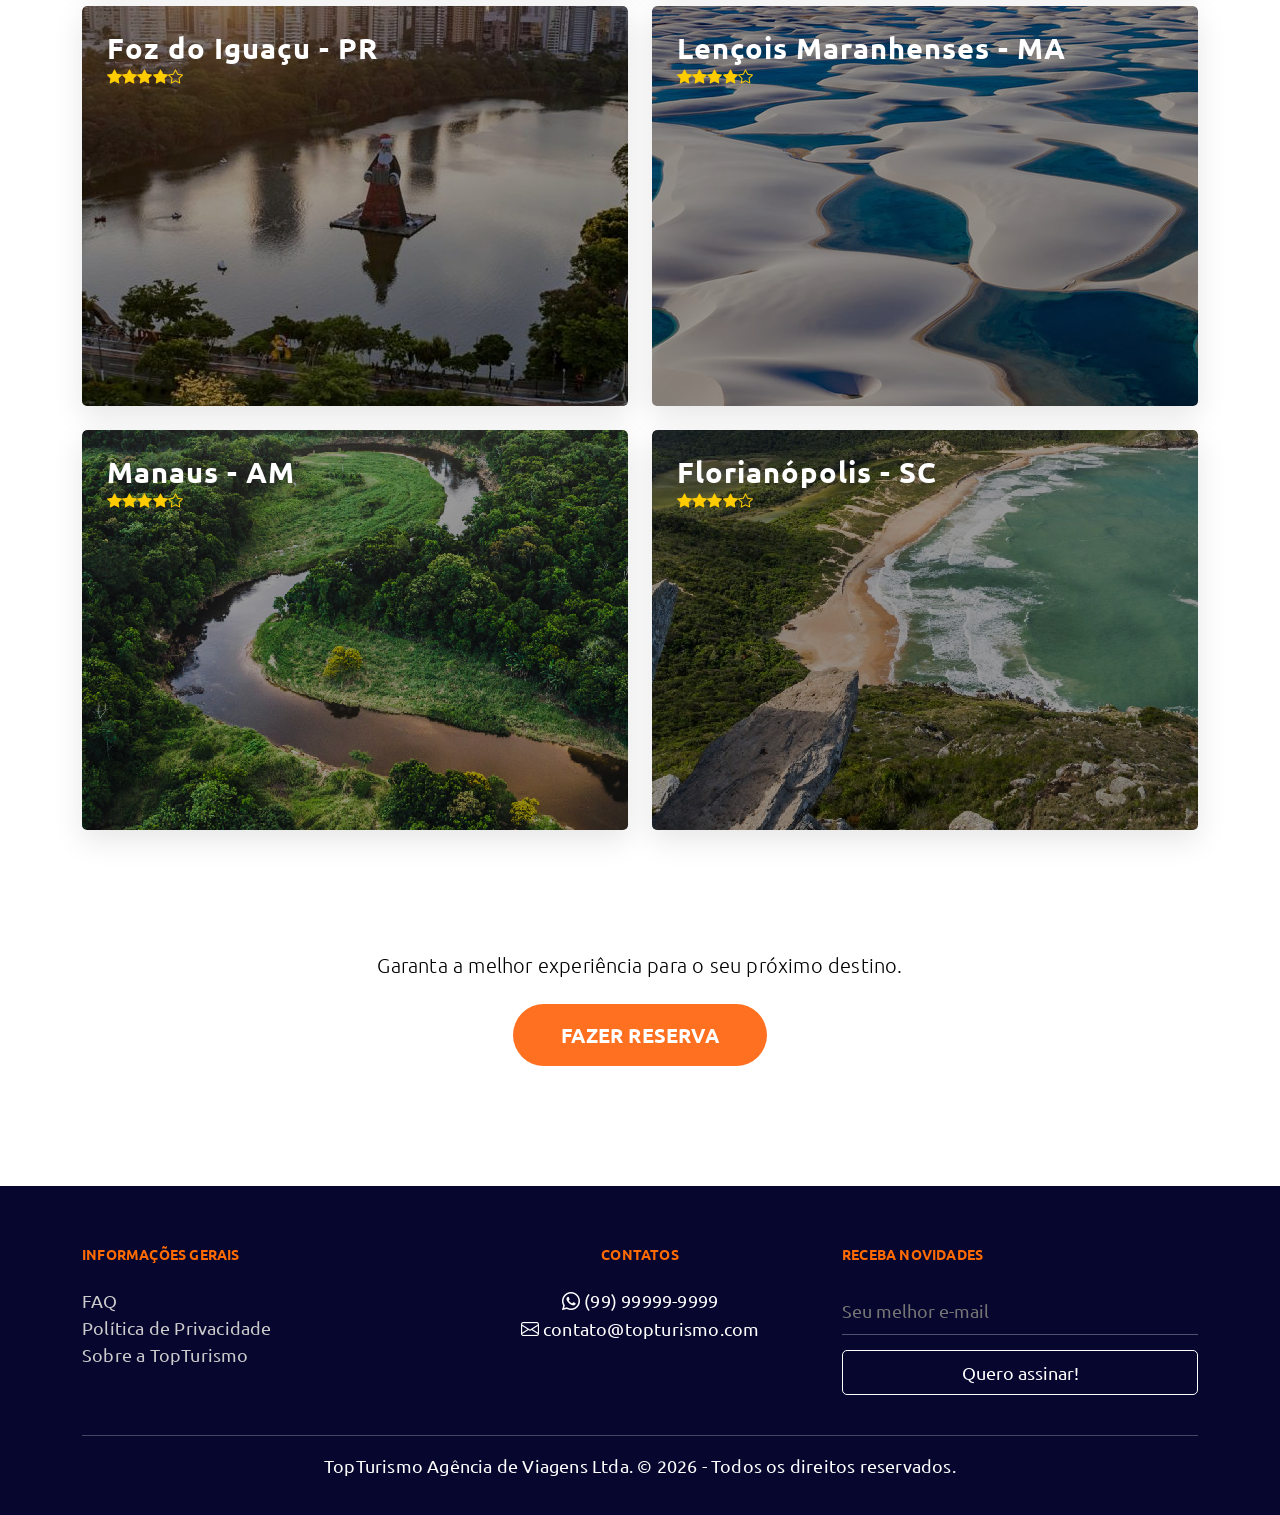
==== commit 45a0d675: "organiza pastas" ====
--- a/index.html
+++ b/index.html
@@ -5,9 +5,9 @@
     <meta charset="UTF-8">
     <meta name="viewport" content="width=device-width, initial-scale=1.0">
     <link href="https://cdn.jsdelivr.net/npm/bootstrap@5.3.3/dist/css/bootstrap.min.css" rel="stylesheet">
-    <link rel="stylesheet" href="css/style.css">
+    <link rel="stylesheet" href="./assets/css/style.css">
     <link rel="stylesheet" href="https://cdn.jsdelivr.net/npm/bootstrap-icons@1.11.3/font/bootstrap-icons.min.css">
-    <link rel="shortcut icon" href="imagens/logo-favicon.ico" type="image/x-icon">
+    <link rel="shortcut icon" href="./assets/imagens/logo-favicon.ico" type="image/x-icon">
     <title>TopTurismo - Reserva de Viagens</title>
 </head>
 
@@ -61,37 +61,37 @@
                 </div>
                 <div class="carousel-inner">
                     <div class="carousel-item active">
-                        <img src="imagens/rio-de-janeiro.jpg" class="img-opacidade w-100" alt="Rio">
+                        <img src="./assets/imagens/rio-de-janeiro.jpg" class="img-opacidade w-100" alt="Rio">
                         <div class="carousel-caption">
                             <h3>Rio de Janeiro</h3>
                         </div>
                     </div>
                     <div class="carousel-item">
-                        <img src="imagens/salvador.jpg" class="img-opacidade w-100" alt="Salvador">
+                        <img src="./assets/imagens/salvador.jpg" class="img-opacidade w-100" alt="Salvador">
                         <div class="carousel-caption">
                             <h3>Salvador</h3>
                         </div>
                     </div>
                     <div class="carousel-item">
-                        <img src="imagens/maranhao.jpg" class="img-opacidade w-100" alt="Maranhão">
+                        <img src="./assets/imagens/maranhao.jpg" class="img-opacidade w-100" alt="Maranhão">
                         <div class="carousel-caption">
                             <h3>Maranhão</h3>
                         </div>
                     </div>
                     <div class="carousel-item">
-                        <img src="imagens/amazonia.jpg" class="img-opacidade w-100" alt="Maranhão">
+                        <img src="./assets/imagens/amazonia.jpg" class="img-opacidade w-100" alt="Maranhão">
                         <div class="carousel-caption">
                             <h3>Amazonas</h3>
                         </div>
                     </div>
                     <div class="carousel-item">
-                        <img src="imagens/florianopolis.jpg" class="img-opacidade w-100" alt="Maranhão">
+                        <img src="./assets/imagens/florianopolis.jpg" class="img-opacidade w-100" alt="Maranhão">
                         <div class="carousel-caption">
                             <h3>Santa Catarina</h3>
                         </div>
                     </div>
                     <div class="carousel-item">
-                        <img src="imagens/parana.jpg" class="img-opacidade w-100" alt="Maranhão">
+                        <img src="./assets/imagens/parana.jpg" class="img-opacidade w-100" alt="Maranhão">
                         <div class="carousel-caption">
                             <h3>Paraná</h3>
                         </div>
@@ -151,7 +151,7 @@
                     <div class="col-md-6 mb-4">
                         <div class="card h-100 card-destino-custom">
                             <div class="card-img-container">
-                                <img class="card-img-top" src="imagens/rio-de-janeiro.jpg" alt="Rio de Janeiro">
+                                <img class="card-img-top" src="./assets/imagens/rio-de-janeiro.jpg" alt="Rio de Janeiro">
 
                                 <div class="card-info-fixa">
                                     <h5 class="nome-destino-overlay">Rio de Janeiro - RJ</h5>
@@ -179,7 +179,7 @@
                     <div class="col-md-6 mb-4">
                         <div class="card h-100 card-destino-custom">
                             <div class="card-img-container">
-                                <img class="card-img-top" src="imagens/salvador.jpg" alt="Salvador">
+                                <img class="card-img-top" src="./assets/imagens/salvador.jpg" alt="Salvador">
 
                                 <div class="card-info-fixa">
                                     <h5 class="nome-destino-overlay">Salvador -BA</h5>
@@ -205,7 +205,7 @@
                     <div class="col-md-6 mb-4">
                         <div class="card h-100 card-destino-custom">
                             <div class="card-img-container">
-                                <img class="card-img-top" src="imagens/parana.jpg" alt="Parana">
+                                <img class="card-img-top" src="./assets/imagens/parana.jpg" alt="Parana">
 
                                 <div class="card-info-fixa">
                                     <h5 class="nome-destino-overlay">Foz do Iguaçu - PR</h5>
@@ -231,7 +231,7 @@
                     <div class="col-md-6 mb-4">
                         <div class="card h-100 card-destino-custom">
                             <div class="card-img-container">
-                                <img class="card-img-top" src="imagens/maranhao.jpg" alt="Maranhao">
+                                <img class="card-img-top" src="./assets/imagens/maranhao.jpg" alt="Maranhao">
 
                                 <div class="card-info-fixa">
                                     <h5 class="nome-destino-overlay">Lençois Maranhenses - MA</h5>
@@ -256,7 +256,7 @@
                     <div class="col-md-6 mb-4">
                         <div class="card h-100 card-destino-custom">
                             <div class="card-img-container">
-                                <img class="card-img-top" src="imagens/amazonia.jpg" alt="Amazonas">
+                                <img class="card-img-top" src="./assets/imagens/amazonia.jpg" alt="Amazonas">
 
                                 <div class="card-info-fixa">
                                     <h5 class="nome-destino-overlay">Manaus - AM</h5>
@@ -281,7 +281,7 @@
                     <div class="col-md-6 mb-4">
                         <div class="card h-100 card-destino-custom">
                             <div class="card-img-container">
-                                <img class="card-img-top" src="imagens/florianopolis.jpg" alt="Florianopolis">
+                                <img class="card-img-top" src="./assets/imagens/florianopolis.jpg" alt="Florianopolis">
 
                                 <div class="card-info-fixa">
                                     <h5 class="nome-destino-overlay">Florianópolis - SC</h5>
@@ -355,7 +355,7 @@
     </footer>
 
     <script src="https://cdn.jsdelivr.net/npm/bootstrap@5.3.3/dist/js/bootstrap.bundle.min.js"></script>
-    <script src="js/script.js"></script>
+    <script src="./assets/js/script.js"></script>
 </body>
 
 </html>
--- a/assets/css/style.css
+++ b/assets/css/style.css
@@ -0,0 +1,422 @@
+@import url('https://fonts.googleapis.com/css2?family=Ubuntu:wght@300;400;500;700&display=swap');
+
+:root {
+  --bg: #ffffff;
+  --text: #000000;
+  --primary: #070F1F;
+  --primary-hover: #06062e;
+  --card-bg: #ffffff;
+  --btn-bg: #FF6B00;
+  --btn-hover: var(--primary-hover);
+  --bg-mobile: #fff;
+  --border: #000000;
+}
+
+.dark-mode {
+  --bg: #000000;
+  --text: #f5f5f5;
+  --primary: #070F1F;
+  --primary-hover: #06062e;
+  --card-bg: #1A1F2C;
+  --btn-bg: #FF6B00;
+  --btn-hover: var(--primary-hover);
+  --bg-mobile: #070F1F;
+  --border: #fff;
+}
+
+body {
+  background-color: var(--bg);
+  color: var(--text);
+  font-family: 'Ubuntu', sans-serif;
+  margin: 0;
+  letter-spacing: 0.2px;
+}
+
+.navbar,
+.custom-bg {
+  background-color: var(--primary-hover) !important;
+}
+
+.busca-container {
+  position: absolute;
+  left: 50%;
+  transform: translateX(-50%);
+}
+
+.text-a {
+  color: #fff;
+  text-decoration: none;
+  font-size: 20px;
+  font-weight: 600;
+  font-family: 'Ubuntu', sans-serif;
+}
+
+.logo-texto{
+  color: #fff;
+}
+
+.logo-texto:hover{
+  color: #fff;
+}
+
+.busca-caixa input {
+  padding: 8px 15px;
+  border-radius: 20px;
+  border: none;
+  outline: none;
+  width: 220px;
+  transition: 0.3s;
+}
+
+.busca-caixa input:focus {
+  width: 260px;
+}
+
+.user-icon {
+  transition: 0.3s;
+  display: flex;
+  align-items: center;
+  text-decoration: none;
+}
+
+.user-icon:hover {
+  color: var(--btn-bg) !important;
+}
+
+.dropdown-menu {
+  background-color: var(--primary);
+  color: var(--text);
+  border-color: var(--primary);
+}
+
+.dropdown-item {
+  color: white;
+}
+
+.dropdown-item:hover,
+.dropdown-menu:hover {
+  color: var(--btn-bg);
+}
+
+.img-opacidade {
+  filter: brightness(60%);
+}
+
+.carousel-item img {
+  transition: transform 1s;
+}
+
+.carousel-caption {
+  top: 50%;
+  bottom: auto;
+  transform: translateY(-50%);
+  text-align: center;
+  padding: 0 10px;
+}
+
+.carousel-caption h3 {
+  font-size: clamp(2rem, 10vw, 5rem);
+  letter-spacing: 1px;
+  text-shadow: 2px 2px 10px rgba(0, 0, 0, 0.7);
+  margin: 0;
+}
+
+.btn-custom {
+  background-color: #ff7020;
+  border-radius: 40px;
+  padding: 20px;
+  transition: 0.3s;
+  border: none;
+  color: white;
+  font-weight: bold;
+}
+
+.btn-custom:hover {
+  background-color: var(--btn-hover);
+  color: white;
+}
+.secao-intro {
+  background-color: var(--bg);
+  border-bottom: 1px solid rgba(0, 0, 0, 0.05);
+}
+
+.text-custom-orange {
+  color: #ff7020;
+}
+
+.secao-intro-h2,
+.secao-intro h4 {
+  color: var(--text);
+}
+
+.secao-intro h4 {
+  font-weight: 700;
+  font-size: 1rem;
+}
+
+.secao-intro p {
+  color: #666;
+}
+
+.dark-mode .secao-intro p {
+  color: #bbb;
+}
+
+#destinos a{
+  text-transform: uppercase;
+}
+
+.card-destino-custom {
+  border: none !important;
+  border-radius: 5px !important;
+  overflow: hidden;
+  position: relative;
+  box-shadow: 0 10px 30px rgba(0, 0, 0, 0.1);
+  background-color: var(--card-bg);
+}
+
+.card-img-container {
+  position: relative;
+  width: 100%;
+  overflow: hidden;
+ 
+}
+
+.card-img-top {
+  width: 100%;
+  height: 400px;
+  object-fit: cover;
+   filter: brightness(60%);
+}
+
+.card-info-fixa {
+  position: absolute;
+  top: 0;
+  left: 0;
+  width: 100%;
+  padding: 25px;
+  z-index: 2;
+}
+
+.nome-destino-overlay {
+  color: #ffffff !important;
+  font-weight: 700;
+  font-size: clamp(1.2rem, 4vw, 1.8rem); 
+  margin: 0;
+  letter-spacing: 1px;
+}
+
+.avaliacao-estrelas {
+  color: #ffcc00;
+  font-size: 15px;
+}
+
+.card-overlay {
+  position: absolute;
+  top: 0;
+  left: 0;
+  width: 100%;
+  height: 100%;
+  background: rgba(0, 0, 0, 0.89);
+  display: flex;
+  justify-content: center;
+  align-items: center;
+  opacity: 0;
+  transition: opacity 0.3s;
+  z-index: 3;
+  padding: 30px;
+}
+
+.card-img-container:hover .card-overlay {
+  opacity: 1;
+}
+
+.overlay-conteudo {
+  text-align: center;
+  transform: translateY(20px);
+  transition: transform 0.4s ease;
+}
+
+.descricao-destino {
+  color: #ffffff;
+  font-size: 1.1rem;
+  margin-bottom: 25px;
+  line-height: 1.5;
+}
+
+a {
+  color: var(--text);
+  text-decoration: none;
+}
+
+a:hover {
+  color: #0e0d57;
+}
+
+.form-label {
+  color: #ff7020;
+  text-transform: uppercase;
+  font-weight: bold;
+}
+
+.form-control,
+.form-select {
+  background-color: var(--bg);
+  border-radius: 20px;
+  padding: 15px;
+}
+
+.form-control:focus,
+.form-select:focus {
+  border-color: var(--btn-bg);
+}
+
+.btn-voltar:hover{
+  color: var(--btn-bg);
+}
+
+#reservaForm {
+  background-color: var(--card-bg);
+  padding: 20px;
+  margin-top: 100px;
+  margin-bottom: 30px;
+  border-radius: 10px;
+}
+
+.dark-mode .form-control,
+.dark-mode .form-select {
+  background-color: var(--primary);
+  color: var(--text);
+}
+
+.form-control::placeholder {
+color: #000000;
+opacity: 0.7;
+}
+
+.dark-mode .form-control::placeholder {
+color: #ffffff;
+opacity: 0.7;
+}
+
+#resultado {
+  background-color: var(--bg-mobile);
+  margin: 0 20px;
+  border-radius: 10px;
+  padding: 10px;
+  color: var(--text);
+  width: 460px;
+}
+
+#erro{
+  color: rgb(236, 81, 81);
+  padding: 10px;
+  border-radius: 10px;
+}
+
+.pagina-reservas {
+  background-color: rgba(189, 189, 189, 0.514);
+}
+
+.dark-mode.pagina-reservas {
+  background-color: #050505;
+}
+
+.footer-principal {
+  background-color: var(--primary-hover);
+  color: #ffffff;
+  padding: 60px 0 20px 0;
+  font-size: 18px;
+}
+
+.footer-principal h5 {
+  font-size: 0.85rem;
+  font-weight: 700;
+  text-transform: uppercase;
+  color: var(--btn-bg);
+  margin-bottom: 25px;
+}
+
+.footer-links {
+  list-style: none;
+  padding: 0;
+}
+
+.footer-links a {
+  color: #ccc !important;
+  transition: 0.3s;
+}
+
+.footer-links a:hover {
+  color: #fff !important;
+  padding-left: 5px;
+}
+
+.footer-input {
+  background: transparent;
+  border: none;
+  border-bottom: 1px solid rgba(255, 255, 255, 0.3);
+  color: #fff;
+  width: 100%;
+  padding: 10px 0;
+  margin-bottom: 15px;
+  outline: none;
+}
+
+.footer-input:focus {
+  border-bottom-color: var(--btn-bg);
+}
+
+.footer-btn {
+  background: transparent;
+  border: 1px solid #fff;
+  color: #fff;
+  padding: 8px 20px;
+  border-radius: 5px;
+  width: 100%;
+  transition: 0.3s;
+}
+
+.footer-btn:hover {
+  background: #fff;
+  color: var(--primary-hover);
+}
+
+/* Mobile */
+@media (max-width: 768px) {
+  .img-opacidade {
+    height: 400px;
+    object-fit: cover;
+  }
+
+  .carousel-item img {
+    height: 300px;
+    object-fit: cover;
+  }
+
+  .logo-texto {
+    display: none;
+  }
+
+  .busca-caixa input,
+  .busca-caixa input:focus {
+    width: 100px;
+  }
+
+  nav {
+    background-color: var(--primary);
+    padding: 1px;
+  }
+
+  .card-img-top {
+    height: 300px;
+  }
+
+  #reservaForm{
+    margin: 10px;
+  }
+
+  .form-info{
+    margin-top: 60px;
+  }
+}
